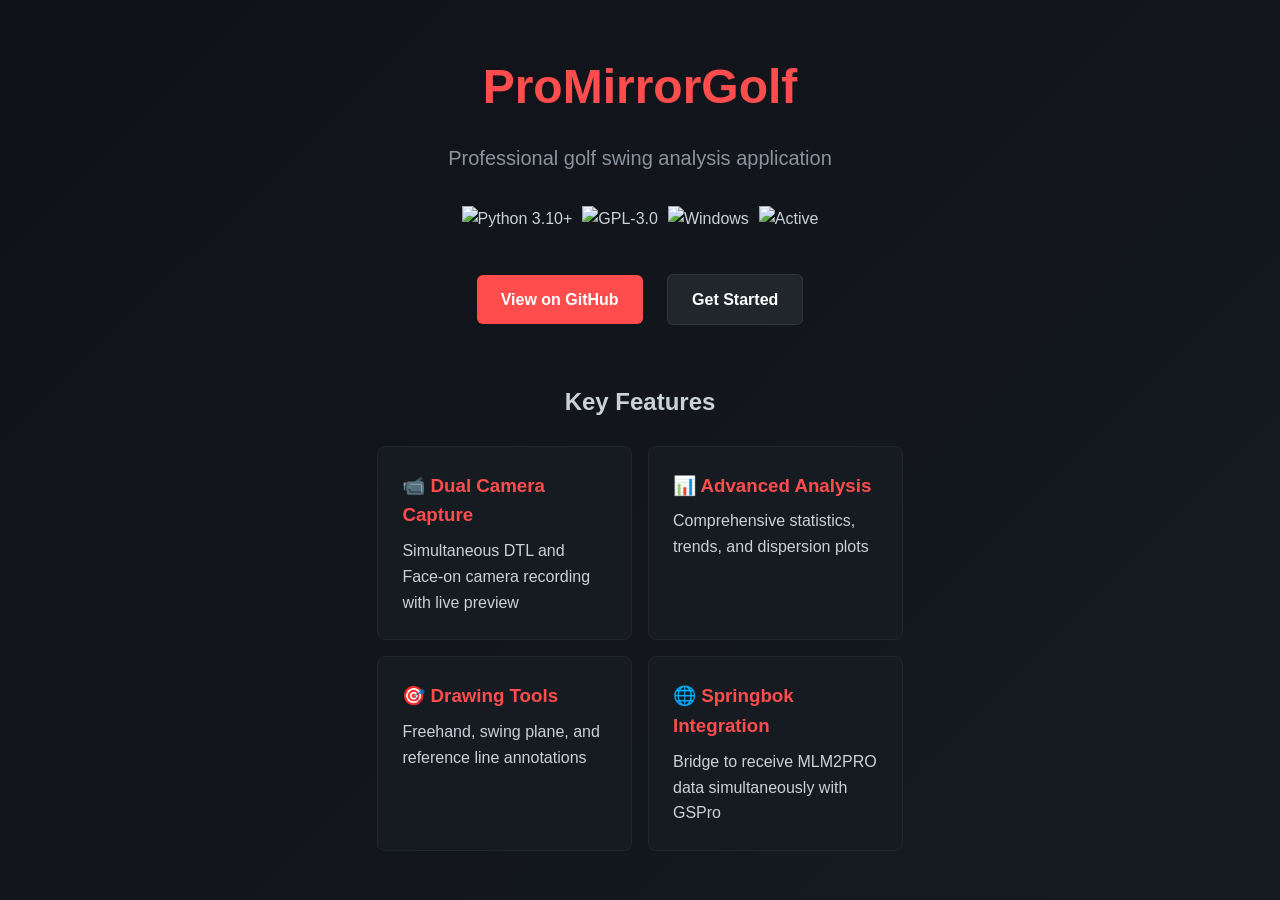
==== index.html @ ad37e568 "Add GitHub Pages landing page and custom domain configuration" ====
<!DOCTYPE html>
<html lang="en">
<head>
    <meta charset="UTF-8">
    <meta name="viewport" content="width=device-width, initial-scale=1.0">
    <title>ProMirrorGolf - Professional Golf Swing Analysis</title>
    <meta name="description" content="Professional golf swing analysis application with dual camera capture, comprehensive session management, and advanced shot data integration.">
    <style>
        * {
            margin: 0;
            padding: 0;
            box-sizing: border-box;
        }
        body {
            font-family: -apple-system, BlinkMacSystemFont, 'Segoe UI', Roboto, Oxygen, Ubuntu, Cantarell, sans-serif;
            background: linear-gradient(135deg, #0f1116 0%, #161b22 100%);
            color: #c9d1d9;
            line-height: 1.6;
            min-height: 100vh;
            display: flex;
            align-items: center;
            justify-content: center;
            padding: 20px;
        }
        .container {
            max-width: 800px;
            text-align: center;
        }
        h1 {
            font-size: 3rem;
            margin-bottom: 1rem;
            color: #ff4d4d;
        }
        .subtitle {
            font-size: 1.25rem;
            color: #8b949e;
            margin-bottom: 2rem;
        }
        .badges {
            display: flex;
            gap: 10px;
            justify-content: center;
            flex-wrap: wrap;
            margin-bottom: 2rem;
        }
        .btn {
            display: inline-block;
            padding: 12px 24px;
            background: #ff4d4d;
            color: white;
            text-decoration: none;
            border-radius: 6px;
            font-weight: 600;
            margin: 10px;
            transition: background 0.2s;
        }
        .btn:hover {
            background: #e63946;
        }
        .btn-secondary {
            background: #21262d;
            border: 1px solid #30363d;
        }
        .btn-secondary:hover {
            background: #30363d;
        }
        .features {
            margin-top: 3rem;
            text-align: left;
        }
        .features h2 {
            text-align: center;
            margin-bottom: 1.5rem;
            color: #c9d1d9;
        }
        .feature-grid {
            display: grid;
            grid-template-columns: repeat(auto-fit, minmax(250px, 1fr));
            gap: 1rem;
            margin-top: 1rem;
        }
        .feature {
            background: #161b22;
            padding: 1.5rem;
            border-radius: 8px;
            border: 1px solid #21262d;
        }
        .feature h3 {
            color: #ff4d4d;
            margin-bottom: 0.5rem;
        }
    </style>
</head>
<body>
    <div class="container">
        <h1>ProMirrorGolf</h1>
        <p class="subtitle">Professional golf swing analysis application</p>
        
        <div class="badges">
            <img src="https://img.shields.io/badge/python-3.10+-blue.svg" alt="Python 3.10+">
            <img src="https://img.shields.io/badge/license-GPL--3.0-green.svg" alt="GPL-3.0">
            <img src="https://img.shields.io/badge/platform-Windows-lightgrey.svg" alt="Windows">
            <img src="https://img.shields.io/badge/status-active-success.svg" alt="Active">
        </div>
        
        <div>
            <a href="https://github.com/alonsom3/ProMirrorGolf" class="btn">View on GitHub</a>
            <a href="https://github.com/alonsom3/ProMirrorGolf#-installation" class="btn btn-secondary">Get Started</a>
        </div>
        
        <div class="features">
            <h2>Key Features</h2>
            <div class="feature-grid">
                <div class="feature">
                    <h3>📹 Dual Camera Capture</h3>
                    <p>Simultaneous DTL and Face-on camera recording with live preview</p>
                </div>
                <div class="feature">
                    <h3>📊 Advanced Analysis</h3>
                    <p>Comprehensive statistics, trends, and dispersion plots</p>
                </div>
                <div class="feature">
                    <h3>🎯 Drawing Tools</h3>
                    <p>Freehand, swing plane, and reference line annotations</p>
                </div>
                <div class="feature">
                    <h3>🌐 Springbok Integration</h3>
                    <p>Bridge to receive MLM2PRO data simultaneously with GSPro</p>
                </div>
            </div>
        </div>
    </div>
</body>
</html>
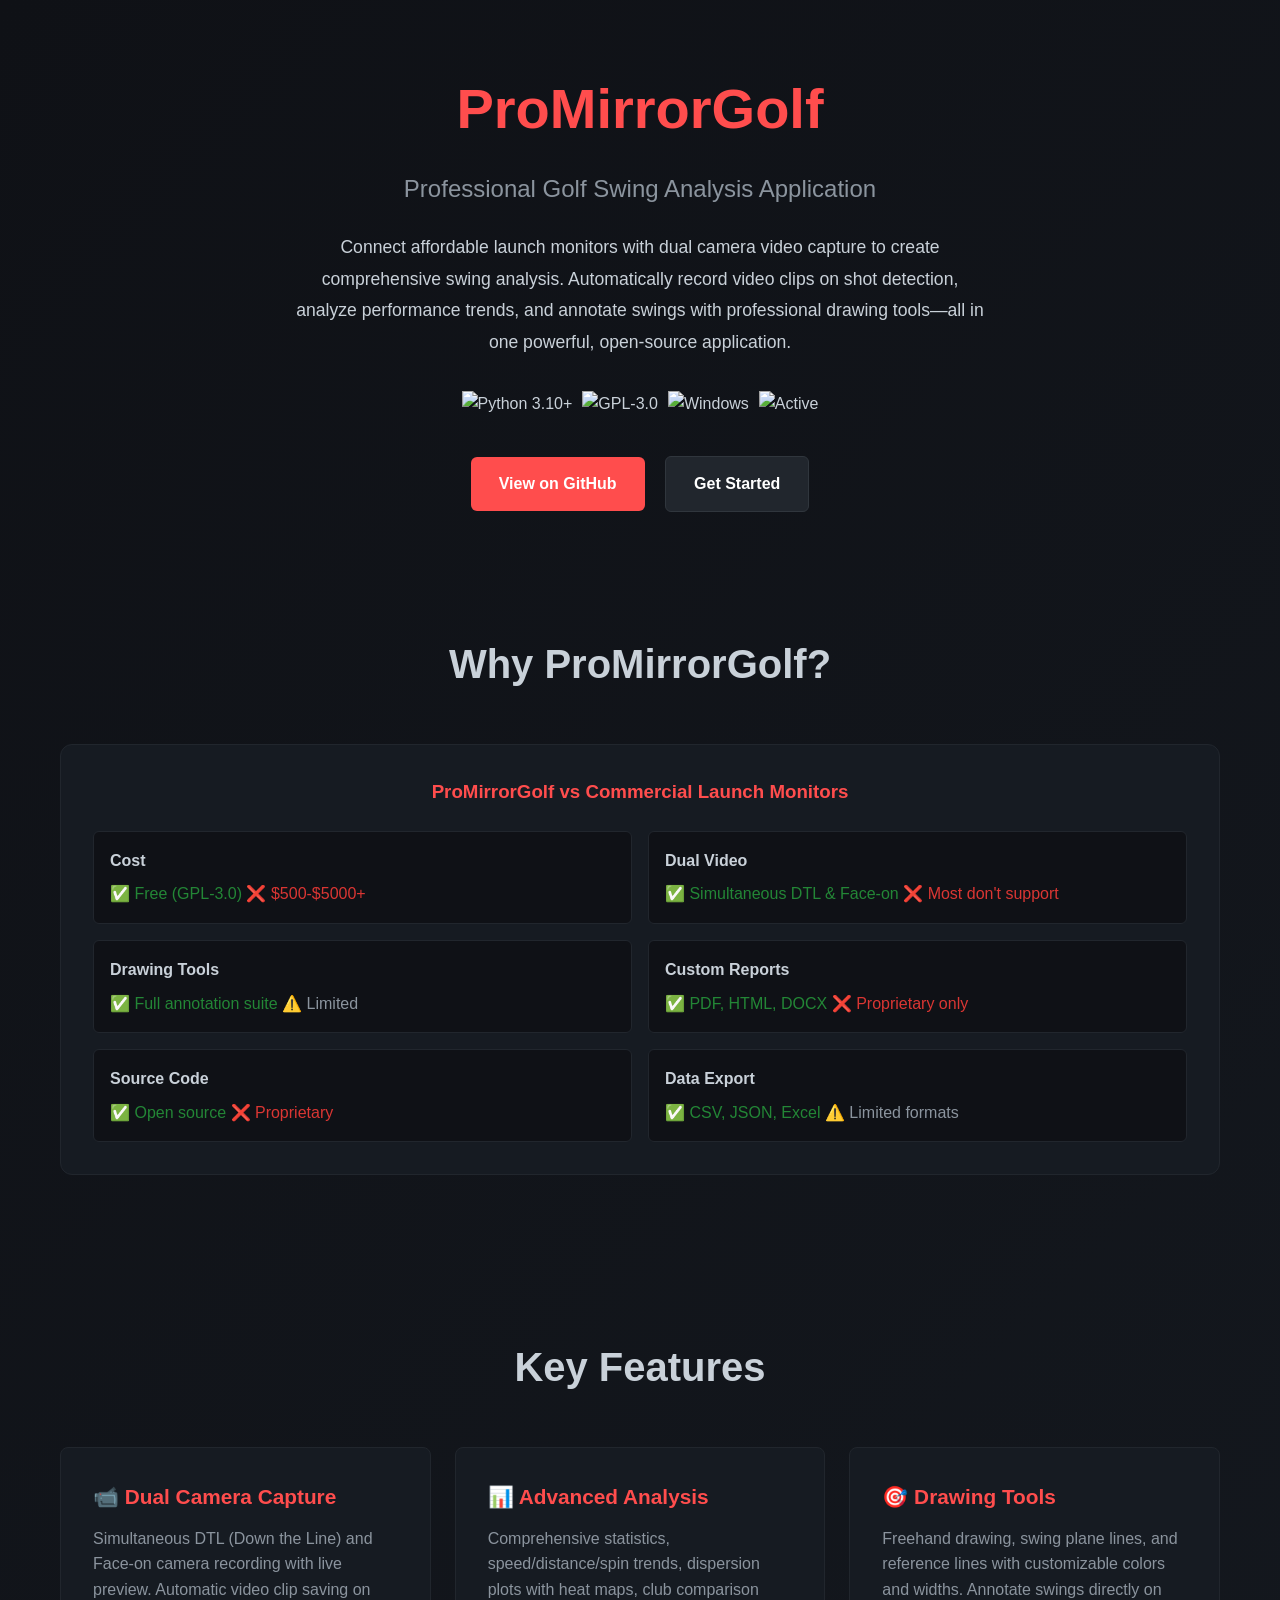
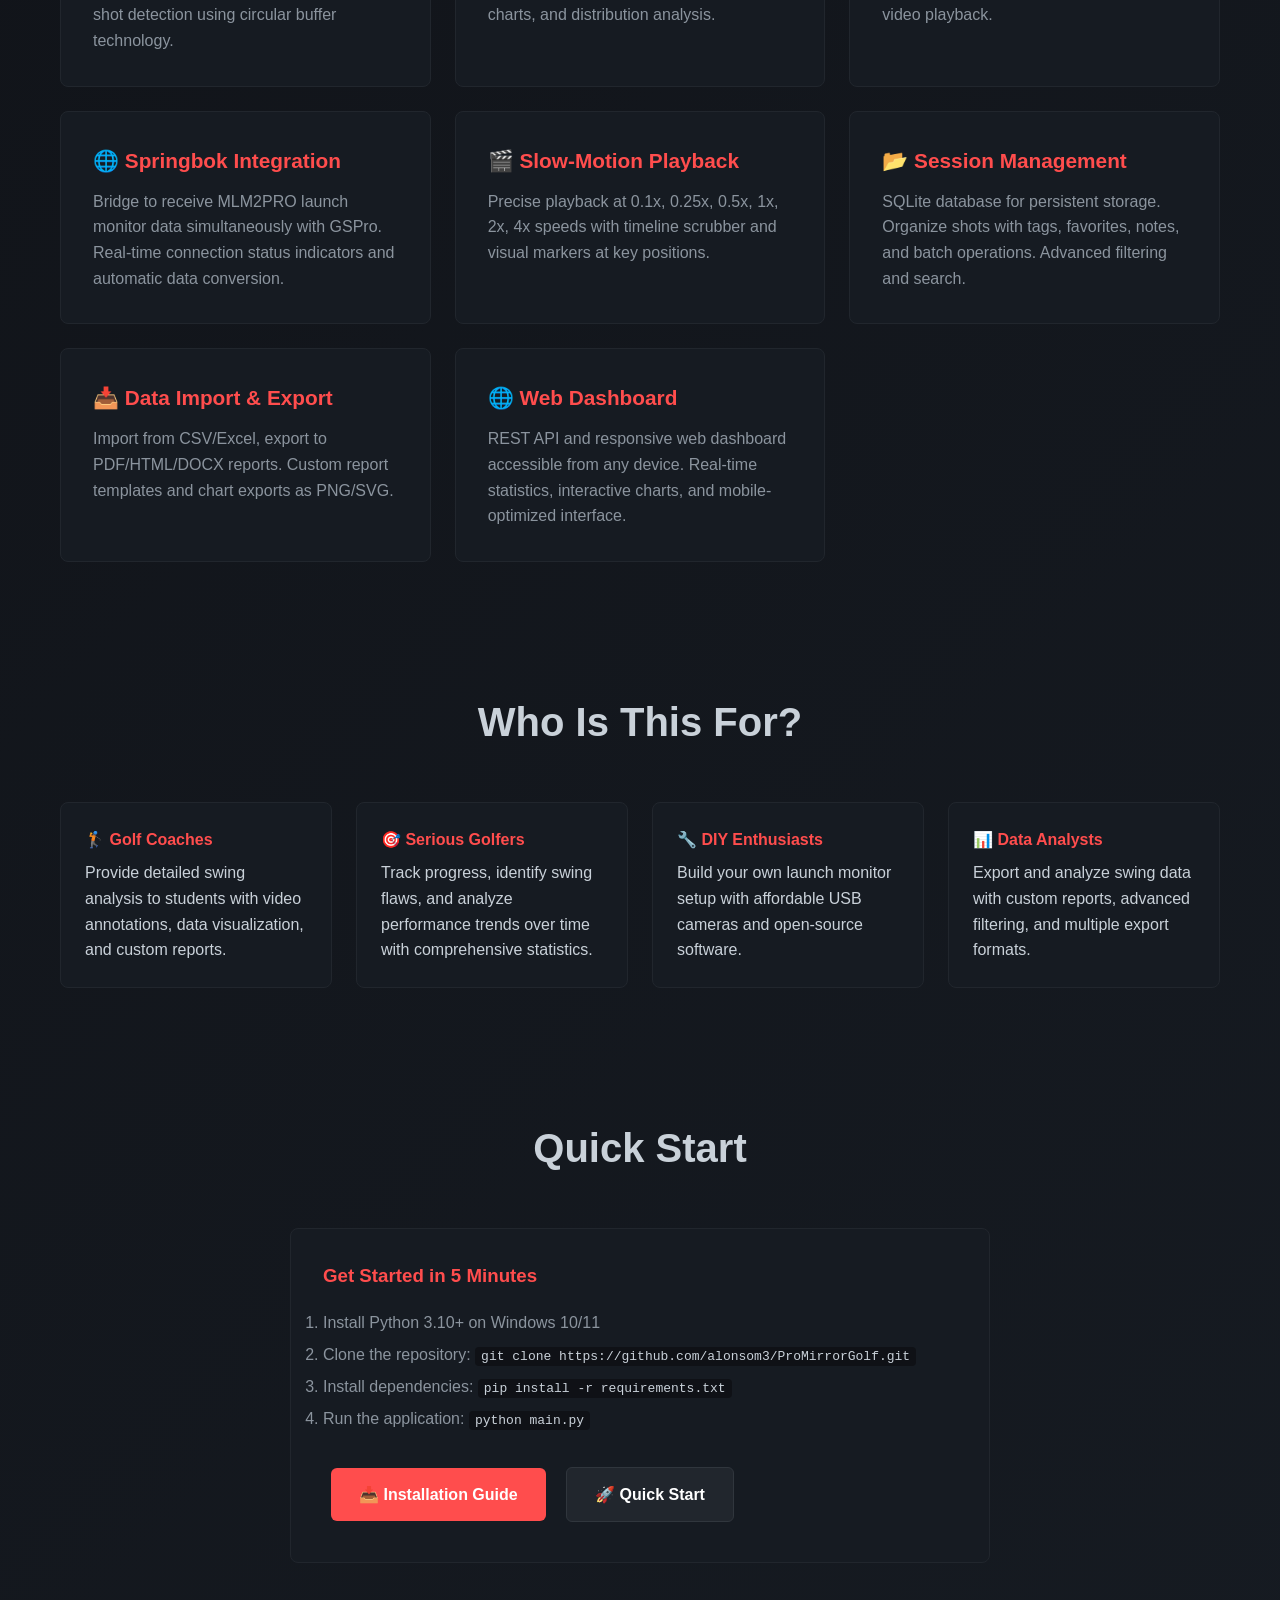
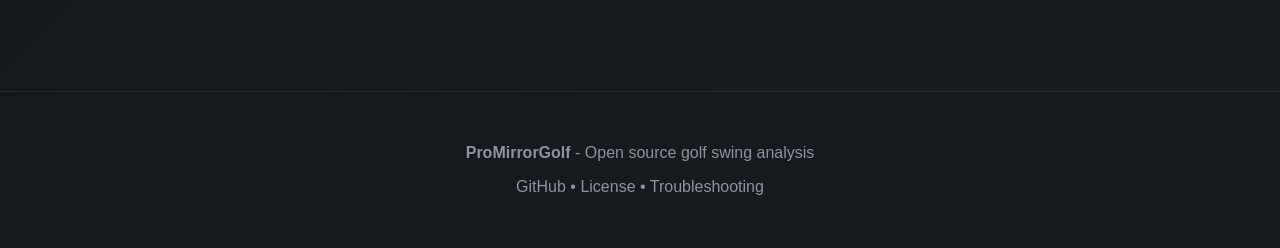
==== commit 4c56c2f3: "Enhance landing page with comprehensive app information" ====
--- a/index.html
+++ b/index.html
@@ -17,24 +17,32 @@
             color: #c9d1d9;
             line-height: 1.6;
             min-height: 100vh;
-            display: flex;
-            align-items: center;
-            justify-content: center;
-            padding: 20px;
-        }
-        .container {
-            max-width: 800px;
+            padding: 0;
+        }
+        .hero {
             text-align: center;
+            padding: 4rem 20px 3rem;
+            max-width: 900px;
+            margin: 0 auto;
         }
         h1 {
-            font-size: 3rem;
+            font-size: 3.5rem;
             margin-bottom: 1rem;
             color: #ff4d4d;
+            font-weight: 700;
         }
         .subtitle {
-            font-size: 1.25rem;
+            font-size: 1.5rem;
             color: #8b949e;
-            margin-bottom: 2rem;
+            margin-bottom: 1.5rem;
+            font-weight: 400;
+        }
+        .description {
+            font-size: 1.1rem;
+            color: #c9d1d9;
+            max-width: 700px;
+            margin: 0 auto 2rem;
+            line-height: 1.8;
         }
         .badges {
             display: flex;
@@ -45,17 +53,19 @@
         }
         .btn {
             display: inline-block;
-            padding: 12px 24px;
+            padding: 14px 28px;
             background: #ff4d4d;
             color: white;
             text-decoration: none;
             border-radius: 6px;
             font-weight: 600;
-            margin: 10px;
-            transition: background 0.2s;
+            margin: 8px;
+            transition: all 0.2s;
+            font-size: 1rem;
         }
         .btn:hover {
             background: #e63946;
+            transform: translateY(-2px);
         }
         .btn-secondary {
             background: #21262d;
@@ -64,37 +74,120 @@
         .btn-secondary:hover {
             background: #30363d;
         }
-        .features {
-            margin-top: 3rem;
-            text-align: left;
-        }
-        .features h2 {
+        .section {
+            max-width: 1200px;
+            margin: 0 auto;
+            padding: 4rem 20px;
+        }
+        .section-title {
             text-align: center;
-            margin-bottom: 1.5rem;
+            font-size: 2.5rem;
             color: #c9d1d9;
+            margin-bottom: 3rem;
+            font-weight: 600;
         }
         .feature-grid {
             display: grid;
-            grid-template-columns: repeat(auto-fit, minmax(250px, 1fr));
+            grid-template-columns: repeat(auto-fit, minmax(280px, 1fr));
+            gap: 1.5rem;
+        }
+        .feature {
+            background: #161b22;
+            padding: 2rem;
+            border-radius: 8px;
+            border: 1px solid #21262d;
+            transition: all 0.2s;
+        }
+        .feature:hover {
+            border-color: #30363d;
+            transform: translateY(-4px);
+        }
+        .feature h3 {
+            color: #ff4d4d;
+            margin-bottom: 0.75rem;
+            font-size: 1.3rem;
+        }
+        .feature p {
+            color: #8b949e;
+            line-height: 1.6;
+        }
+        .comparison {
+            background: #161b22;
+            border-radius: 12px;
+            padding: 2rem;
+            margin: 2rem 0;
+            border: 1px solid #21262d;
+        }
+        .comparison h3 {
+            color: #ff4d4d;
+            margin-bottom: 1.5rem;
+            text-align: center;
+        }
+        .comparison-table {
+            display: grid;
+            grid-template-columns: 1fr 1fr;
             gap: 1rem;
             margin-top: 1rem;
         }
-        .feature {
+        .comparison-item {
+            padding: 1rem;
+            background: #0f1116;
+            border-radius: 6px;
+            border: 1px solid #21262d;
+        }
+        .comparison-item strong {
+            color: #c9d1d9;
+            display: block;
+            margin-bottom: 0.5rem;
+        }
+        .use-cases {
+            display: grid;
+            grid-template-columns: repeat(auto-fit, minmax(250px, 1fr));
+            gap: 1.5rem;
+            margin-top: 2rem;
+        }
+        .use-case {
             background: #161b22;
             padding: 1.5rem;
             border-radius: 8px;
             border: 1px solid #21262d;
         }
-        .feature h3 {
+        .use-case h4 {
             color: #ff4d4d;
             margin-bottom: 0.5rem;
+        }
+        .footer {
+            text-align: center;
+            padding: 3rem 20px;
+            border-top: 1px solid #21262d;
+            margin-top: 4rem;
+            color: #8b949e;
+        }
+        @media (max-width: 768px) {
+            h1 {
+                font-size: 2.5rem;
+            }
+            .subtitle {
+                font-size: 1.2rem;
+            }
+            .section {
+                padding: 2rem 20px;
+            }
+            .comparison-table {
+                grid-template-columns: 1fr;
+            }
         }
     </style>
 </head>
 <body>
-    <div class="container">
+    <div class="hero">
         <h1>ProMirrorGolf</h1>
-        <p class="subtitle">Professional golf swing analysis application</p>
+        <p class="subtitle">Professional Golf Swing Analysis Application</p>
+        <p class="description">
+            Connect affordable launch monitors with dual camera video capture to create comprehensive swing analysis. 
+            Automatically record video clips on shot detection, analyze performance trends, and annotate swings with 
+            professional drawing tools—all in one powerful, open-source application.
+        </p>
         
         <div class="badges">
             <img src="https://img.shields.io/badge/python-3.10+-blue.svg" alt="Python 3.10+">
@@ -107,28 +200,131 @@
             <a href="https://github.com/alonsom3/ProMirrorGolf" class="btn">View on GitHub</a>
             <a href="https://github.com/alonsom3/ProMirrorGolf#-installation" class="btn btn-secondary">Get Started</a>
         </div>
-        
-        <div class="features">
-            <h2>Key Features</h2>
-            <div class="feature-grid">
-                <div class="feature">
-                    <h3>📹 Dual Camera Capture</h3>
-                    <p>Simultaneous DTL and Face-on camera recording with live preview</p>
-                </div>
-                <div class="feature">
-                    <h3>📊 Advanced Analysis</h3>
-                    <p>Comprehensive statistics, trends, and dispersion plots</p>
-                </div>
-                <div class="feature">
-                    <h3>🎯 Drawing Tools</h3>
-                    <p>Freehand, swing plane, and reference line annotations</p>
-                </div>
-                <div class="feature">
-                    <h3>🌐 Springbok Integration</h3>
-                    <p>Bridge to receive MLM2PRO data simultaneously with GSPro</p>
-                </div>
-            </div>
-        </div>
+    </div>
+
+    <div class="section">
+        <h2 class="section-title">Why ProMirrorGolf?</h2>
+        <div class="comparison">
+            <h3>ProMirrorGolf vs Commercial Launch Monitors</h3>
+            <div class="comparison-table">
+                <div class="comparison-item">
+                    <strong>Cost</strong>
+                    <span style="color: #238636;">✅ Free (GPL-3.0)</span>
+                    <span style="color: #da3633;">❌ $500-$5000+</span>
+                </div>
+                <div class="comparison-item">
+                    <strong>Dual Video</strong>
+                    <span style="color: #238636;">✅ Simultaneous DTL & Face-on</span>
+                    <span style="color: #da3633;">❌ Most don't support</span>
+                </div>
+                <div class="comparison-item">
+                    <strong>Drawing Tools</strong>
+                    <span style="color: #238636;">✅ Full annotation suite</span>
+                    <span style="color: #8b949e;">⚠️ Limited</span>
+                </div>
+                <div class="comparison-item">
+                    <strong>Custom Reports</strong>
+                    <span style="color: #238636;">✅ PDF, HTML, DOCX</span>
+                    <span style="color: #da3633;">❌ Proprietary only</span>
+                </div>
+                <div class="comparison-item">
+                    <strong>Source Code</strong>
+                    <span style="color: #238636;">✅ Open source</span>
+                    <span style="color: #da3633;">❌ Proprietary</span>
+                </div>
+                <div class="comparison-item">
+                    <strong>Data Export</strong>
+                    <span style="color: #238636;">✅ CSV, JSON, Excel</span>
+                    <span style="color: #8b949e;">⚠️ Limited formats</span>
+                </div>
+            </div>
+        </div>
+    </div>
+
+    <div class="section">
+        <h2 class="section-title">Key Features</h2>
+        <div class="feature-grid">
+            <div class="feature">
+                <h3>📹 Dual Camera Capture</h3>
+                <p>Simultaneous DTL (Down the Line) and Face-on camera recording with live preview. Automatic video clip saving on shot detection using circular buffer technology.</p>
+            </div>
+            <div class="feature">
+                <h3>📊 Advanced Analysis</h3>
+                <p>Comprehensive statistics, speed/distance/spin trends, dispersion plots with heat maps, club comparison charts, and distribution analysis.</p>
+            </div>
+            <div class="feature">
+                <h3>🎯 Drawing Tools</h3>
+                <p>Freehand drawing, swing plane lines, and reference lines with customizable colors and widths. Annotate swings directly on video playback.</p>
+            </div>
+            <div class="feature">
+                <h3>🌐 Springbok Integration</h3>
+                <p>Bridge to receive MLM2PRO launch monitor data simultaneously with GSPro. Real-time connection status indicators and automatic data conversion.</p>
+            </div>
+            <div class="feature">
+                <h3>🎬 Slow-Motion Playback</h3>
+                <p>Precise playback at 0.1x, 0.25x, 0.5x, 1x, 2x, 4x speeds with timeline scrubber and visual markers at key positions.</p>
+            </div>
+            <div class="feature">
+                <h3>📂 Session Management</h3>
+                <p>SQLite database for persistent storage. Organize shots with tags, favorites, notes, and batch operations. Advanced filtering and search.</p>
+            </div>
+            <div class="feature">
+                <h3>📥 Data Import & Export</h3>
+                <p>Import from CSV/Excel, export to PDF/HTML/DOCX reports. Custom report templates and chart exports as PNG/SVG.</p>
+            </div>
+            <div class="feature">
+                <h3>🌐 Web Dashboard</h3>
+                <p>REST API and responsive web dashboard accessible from any device. Real-time statistics, interactive charts, and mobile-optimized interface.</p>
+            </div>
+        </div>
+    </div>
+
+    <div class="section">
+        <h2 class="section-title">Who Is This For?</h2>
+        <div class="use-cases">
+            <div class="use-case">
+                <h4>🏌️ Golf Coaches</h4>
+                <p>Provide detailed swing analysis to students with video annotations, data visualization, and custom reports.</p>
+            </div>
+            <div class="use-case">
+                <h4>🎯 Serious Golfers</h4>
+                <p>Track progress, identify swing flaws, and analyze performance trends over time with comprehensive statistics.</p>
+            </div>
+            <div class="use-case">
+                <h4>🔧 DIY Enthusiasts</h4>
+                <p>Build your own launch monitor setup with affordable USB cameras and open-source software.</p>
+            </div>
+            <div class="use-case">
+                <h4>📊 Data Analysts</h4>
+                <p>Export and analyze swing data with custom reports, advanced filtering, and multiple export formats.</p>
+            </div>
+        </div>
+    </div>
+
+    <div class="section">
+        <h2 class="section-title">Quick Start</h2>
+        <div style="background: #161b22; padding: 2rem; border-radius: 8px; border: 1px solid #21262d; max-width: 700px; margin: 0 auto;">
+            <h3 style="color: #ff4d4d; margin-bottom: 1rem;">Get Started in 5 Minutes</h3>
+            <ol style="text-align: left; color: #8b949e; line-height: 2;">
+                <li>Install Python 3.10+ on Windows 10/11</li>
+                <li>Clone the repository: <code style="background: #0f1116; padding: 2px 6px; border-radius: 4px; color: #c9d1d9;">git clone https://github.com/alonsom3/ProMirrorGolf.git</code></li>
+                <li>Install dependencies: <code style="background: #0f1116; padding: 2px 6px; border-radius: 4px; color: #c9d1d9;">pip install -r requirements.txt</code></li>
+                <li>Run the application: <code style="background: #0f1116; padding: 2px 6px; border-radius: 4px; color: #c9d1d9;">python main.py</code></li>
+            </ol>
+            <div style="margin-top: 1.5rem;">
+                <a href="https://github.com/alonsom3/ProMirrorGolf/blob/main/docs/INSTALLATION.md" class="btn" style="display: inline-block;">📥 Installation Guide</a>
+                <a href="https://github.com/alonsom3/ProMirrorGolf/blob/main/docs/QUICK_START.md" class="btn btn-secondary" style="display: inline-block;">🚀 Quick Start</a>
+            </div>
+        </div>
+    </div>
+
+    <div class="footer">
+        <p><strong>ProMirrorGolf</strong> - Open source golf swing analysis</p>
+        <p style="margin-top: 0.5rem;">
+            <a href="https://github.com/alonsom3/ProMirrorGolf" style="color: #8b949e; text-decoration: none;">GitHub</a> • 
+            <a href="https://github.com/alonsom3/ProMirrorGolf/blob/main/LICENSE" style="color: #8b949e; text-decoration: none;">License</a> • 
+            <a href="https://github.com/alonsom3/ProMirrorGolf/blob/main/docs/TROUBLESHOOTING.md" style="color: #8b949e; text-decoration: none;">Troubleshooting</a>
+        </p>
     </div>
 </body>
 </html>
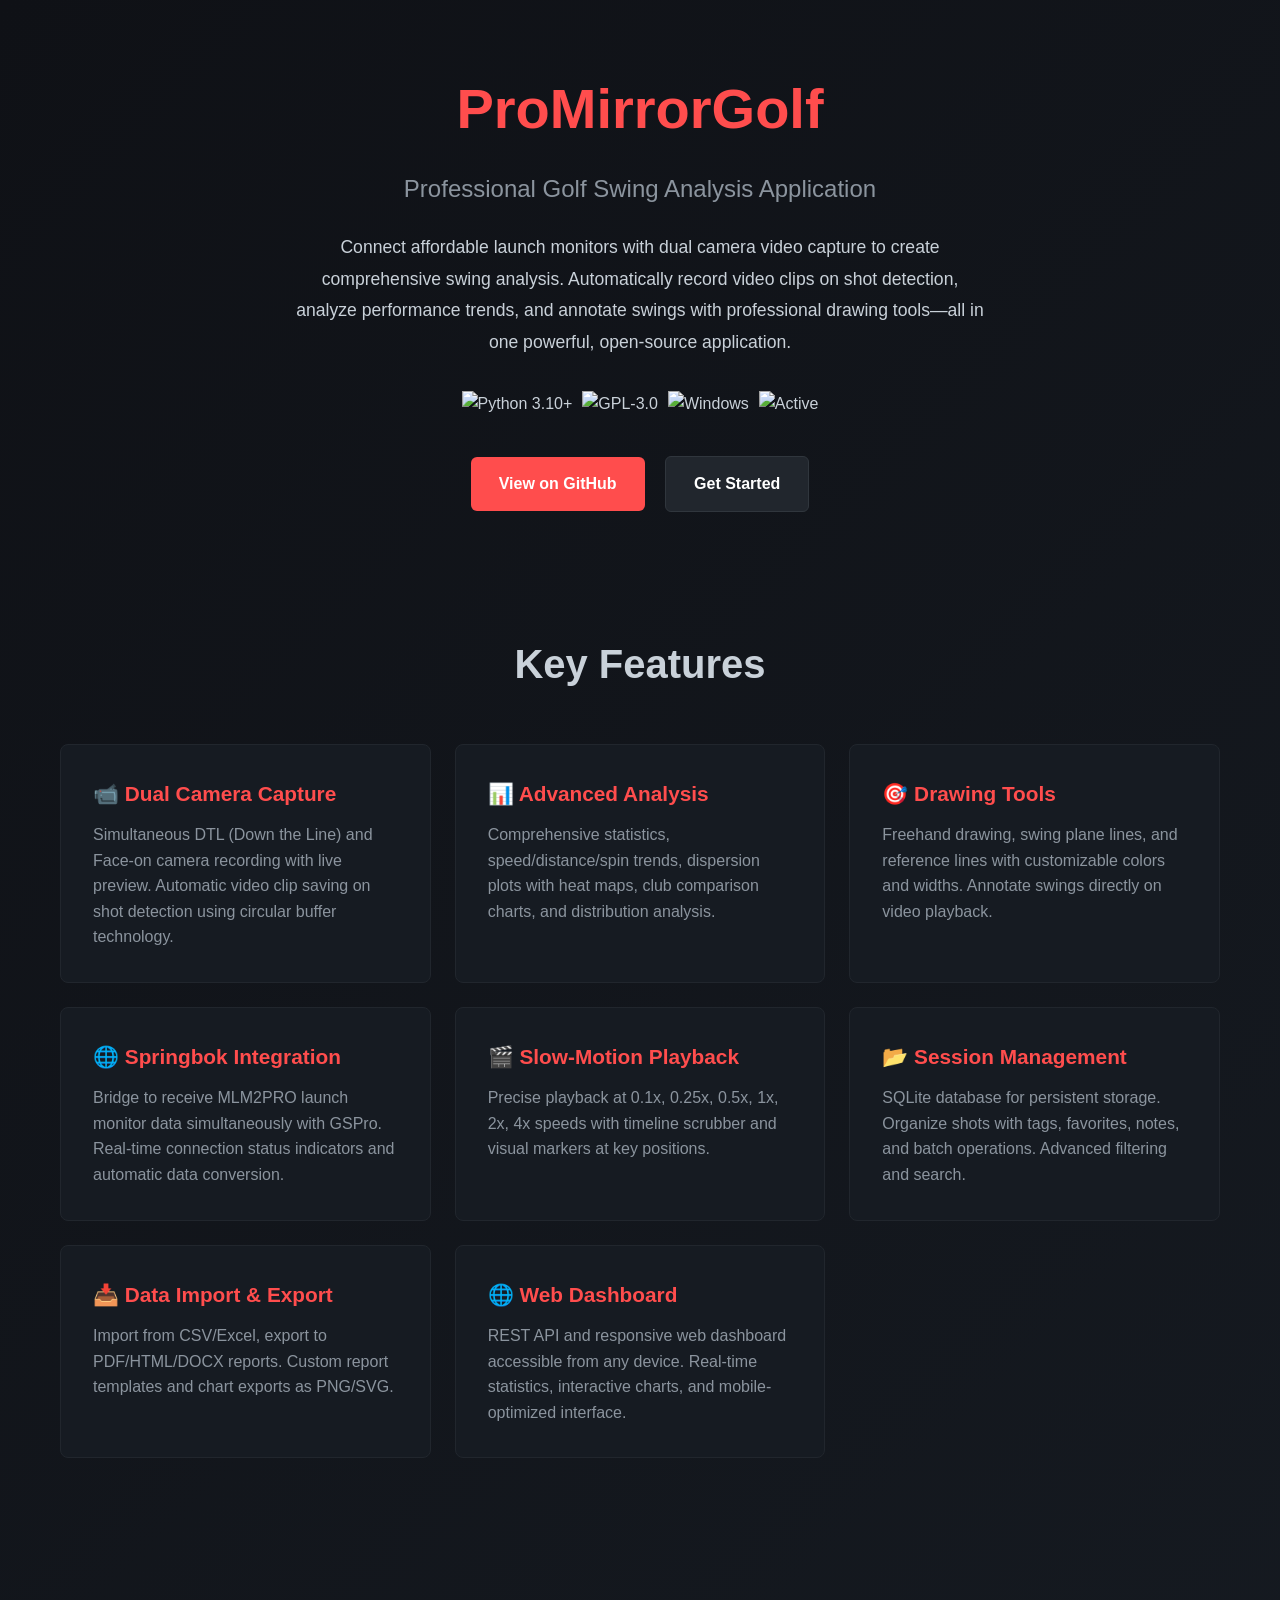
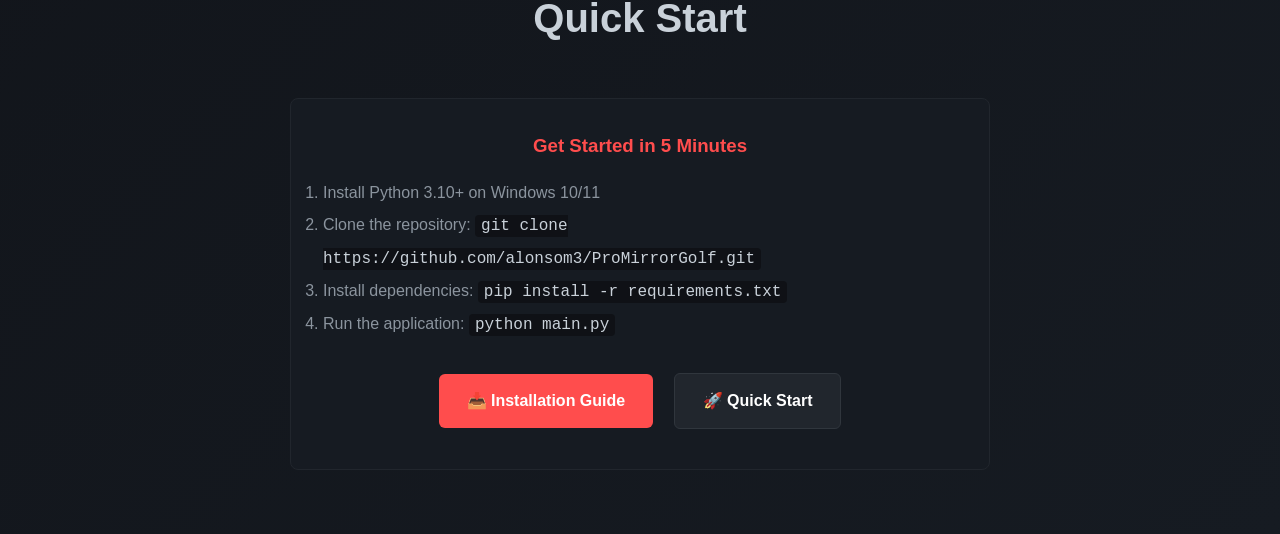
==== commit d0eeb3c6: "Simplify landing page to hero, features, and quick start only" ====
--- a/index.html
+++ b/index.html
@@ -111,57 +111,31 @@
             color: #8b949e;
             line-height: 1.6;
         }
-        .comparison {
+        .quick-start {
             background: #161b22;
-            border-radius: 12px;
             padding: 2rem;
-            margin: 2rem 0;
-            border: 1px solid #21262d;
-        }
-        .comparison h3 {
-            color: #ff4d4d;
-            margin-bottom: 1.5rem;
-            text-align: center;
-        }
-        .comparison-table {
-            display: grid;
-            grid-template-columns: 1fr 1fr;
-            gap: 1rem;
-            margin-top: 1rem;
-        }
-        .comparison-item {
-            padding: 1rem;
-            background: #0f1116;
-            border-radius: 6px;
-            border: 1px solid #21262d;
-        }
-        .comparison-item strong {
-            color: #c9d1d9;
-            display: block;
-            margin-bottom: 0.5rem;
-        }
-        .use-cases {
-            display: grid;
-            grid-template-columns: repeat(auto-fit, minmax(250px, 1fr));
-            gap: 1.5rem;
-            margin-top: 2rem;
-        }
-        .use-case {
-            background: #161b22;
-            padding: 1.5rem;
             border-radius: 8px;
             border: 1px solid #21262d;
-        }
-        .use-case h4 {
+            max-width: 700px;
+            margin: 0 auto;
+        }
+        .quick-start h3 {
             color: #ff4d4d;
-            margin-bottom: 0.5rem;
-        }
-        .footer {
+            margin-bottom: 1rem;
             text-align: center;
-            padding: 3rem 20px;
-            border-top: 1px solid #21262d;
-            margin-top: 4rem;
+        }
+        .quick-start ol {
+            text-align: left;
             color: #8b949e;
+            line-height: 2;
+            margin-bottom: 1.5rem;
+        }
+        .quick-start code {
+            background: #0f1116;
+            padding: 2px 6px;
+            border-radius: 4px;
+            color: #c9d1d9;
+            font-family: 'Courier New', monospace;
         }
         @media (max-width: 768px) {
             h1 {
@@ -172,9 +146,6 @@
             }
             .section {
                 padding: 2rem 20px;
-            }
-            .comparison-table {
-                grid-template-columns: 1fr;
             }
         }
     </style>
@@ -203,45 +174,6 @@
     </div>
 
     <div class="section">
-        <h2 class="section-title">Why ProMirrorGolf?</h2>
-        <div class="comparison">
-            <h3>ProMirrorGolf vs Commercial Launch Monitors</h3>
-            <div class="comparison-table">
-                <div class="comparison-item">
-                    <strong>Cost</strong>
-                    <span style="color: #238636;">✅ Free (GPL-3.0)</span>
-                    <span style="color: #da3633;">❌ $500-$5000+</span>
-                </div>
-                <div class="comparison-item">
-                    <strong>Dual Video</strong>
-                    <span style="color: #238636;">✅ Simultaneous DTL & Face-on</span>
-                    <span style="color: #da3633;">❌ Most don't support</span>
-                </div>
-                <div class="comparison-item">
-                    <strong>Drawing Tools</strong>
-                    <span style="color: #238636;">✅ Full annotation suite</span>
-                    <span style="color: #8b949e;">⚠️ Limited</span>
-                </div>
-                <div class="comparison-item">
-                    <strong>Custom Reports</strong>
-                    <span style="color: #238636;">✅ PDF, HTML, DOCX</span>
-                    <span style="color: #da3633;">❌ Proprietary only</span>
-                </div>
-                <div class="comparison-item">
-                    <strong>Source Code</strong>
-                    <span style="color: #238636;">✅ Open source</span>
-                    <span style="color: #da3633;">❌ Proprietary</span>
-                </div>
-                <div class="comparison-item">
-                    <strong>Data Export</strong>
-                    <span style="color: #238636;">✅ CSV, JSON, Excel</span>
-                    <span style="color: #8b949e;">⚠️ Limited formats</span>
-                </div>
-            </div>
-        </div>
-    </div>
-
-    <div class="section">
         <h2 class="section-title">Key Features</h2>
         <div class="feature-grid">
             <div class="feature">
@@ -275,56 +207,25 @@
             <div class="feature">
                 <h3>🌐 Web Dashboard</h3>
                 <p>REST API and responsive web dashboard accessible from any device. Real-time statistics, interactive charts, and mobile-optimized interface.</p>
-            </div>
-        </div>
-    </div>
-
-    <div class="section">
-        <h2 class="section-title">Who Is This For?</h2>
-        <div class="use-cases">
-            <div class="use-case">
-                <h4>🏌️ Golf Coaches</h4>
-                <p>Provide detailed swing analysis to students with video annotations, data visualization, and custom reports.</p>
-            </div>
-            <div class="use-case">
-                <h4>🎯 Serious Golfers</h4>
-                <p>Track progress, identify swing flaws, and analyze performance trends over time with comprehensive statistics.</p>
-            </div>
-            <div class="use-case">
-                <h4>🔧 DIY Enthusiasts</h4>
-                <p>Build your own launch monitor setup with affordable USB cameras and open-source software.</p>
-            </div>
-            <div class="use-case">
-                <h4>📊 Data Analysts</h4>
-                <p>Export and analyze swing data with custom reports, advanced filtering, and multiple export formats.</p>
             </div>
         </div>
     </div>
 
     <div class="section">
         <h2 class="section-title">Quick Start</h2>
-        <div style="background: #161b22; padding: 2rem; border-radius: 8px; border: 1px solid #21262d; max-width: 700px; margin: 0 auto;">
-            <h3 style="color: #ff4d4d; margin-bottom: 1rem;">Get Started in 5 Minutes</h3>
-            <ol style="text-align: left; color: #8b949e; line-height: 2;">
+        <div class="quick-start">
+            <h3>Get Started in 5 Minutes</h3>
+            <ol>
                 <li>Install Python 3.10+ on Windows 10/11</li>
-                <li>Clone the repository: <code style="background: #0f1116; padding: 2px 6px; border-radius: 4px; color: #c9d1d9;">git clone https://github.com/alonsom3/ProMirrorGolf.git</code></li>
-                <li>Install dependencies: <code style="background: #0f1116; padding: 2px 6px; border-radius: 4px; color: #c9d1d9;">pip install -r requirements.txt</code></li>
-                <li>Run the application: <code style="background: #0f1116; padding: 2px 6px; border-radius: 4px; color: #c9d1d9;">python main.py</code></li>
+                <li>Clone the repository: <code>git clone https://github.com/alonsom3/ProMirrorGolf.git</code></li>
+                <li>Install dependencies: <code>pip install -r requirements.txt</code></li>
+                <li>Run the application: <code>python main.py</code></li>
             </ol>
-            <div style="margin-top: 1.5rem;">
-                <a href="https://github.com/alonsom3/ProMirrorGolf/blob/main/docs/INSTALLATION.md" class="btn" style="display: inline-block;">📥 Installation Guide</a>
-                <a href="https://github.com/alonsom3/ProMirrorGolf/blob/main/docs/QUICK_START.md" class="btn btn-secondary" style="display: inline-block;">🚀 Quick Start</a>
-            </div>
-        </div>
-    </div>
-
-    <div class="footer">
-        <p><strong>ProMirrorGolf</strong> - Open source golf swing analysis</p>
-        <p style="margin-top: 0.5rem;">
-            <a href="https://github.com/alonsom3/ProMirrorGolf" style="color: #8b949e; text-decoration: none;">GitHub</a> • 
-            <a href="https://github.com/alonsom3/ProMirrorGolf/blob/main/LICENSE" style="color: #8b949e; text-decoration: none;">License</a> • 
-            <a href="https://github.com/alonsom3/ProMirrorGolf/blob/main/docs/TROUBLESHOOTING.md" style="color: #8b949e; text-decoration: none;">Troubleshooting</a>
-        </p>
+            <div style="text-align: center;">
+                <a href="https://github.com/alonsom3/ProMirrorGolf/blob/main/docs/INSTALLATION.md" class="btn">📥 Installation Guide</a>
+                <a href="https://github.com/alonsom3/ProMirrorGolf/blob/main/docs/QUICK_START.md" class="btn btn-secondary">🚀 Quick Start</a>
+            </div>
+        </div>
     </div>
 </body>
 </html>
